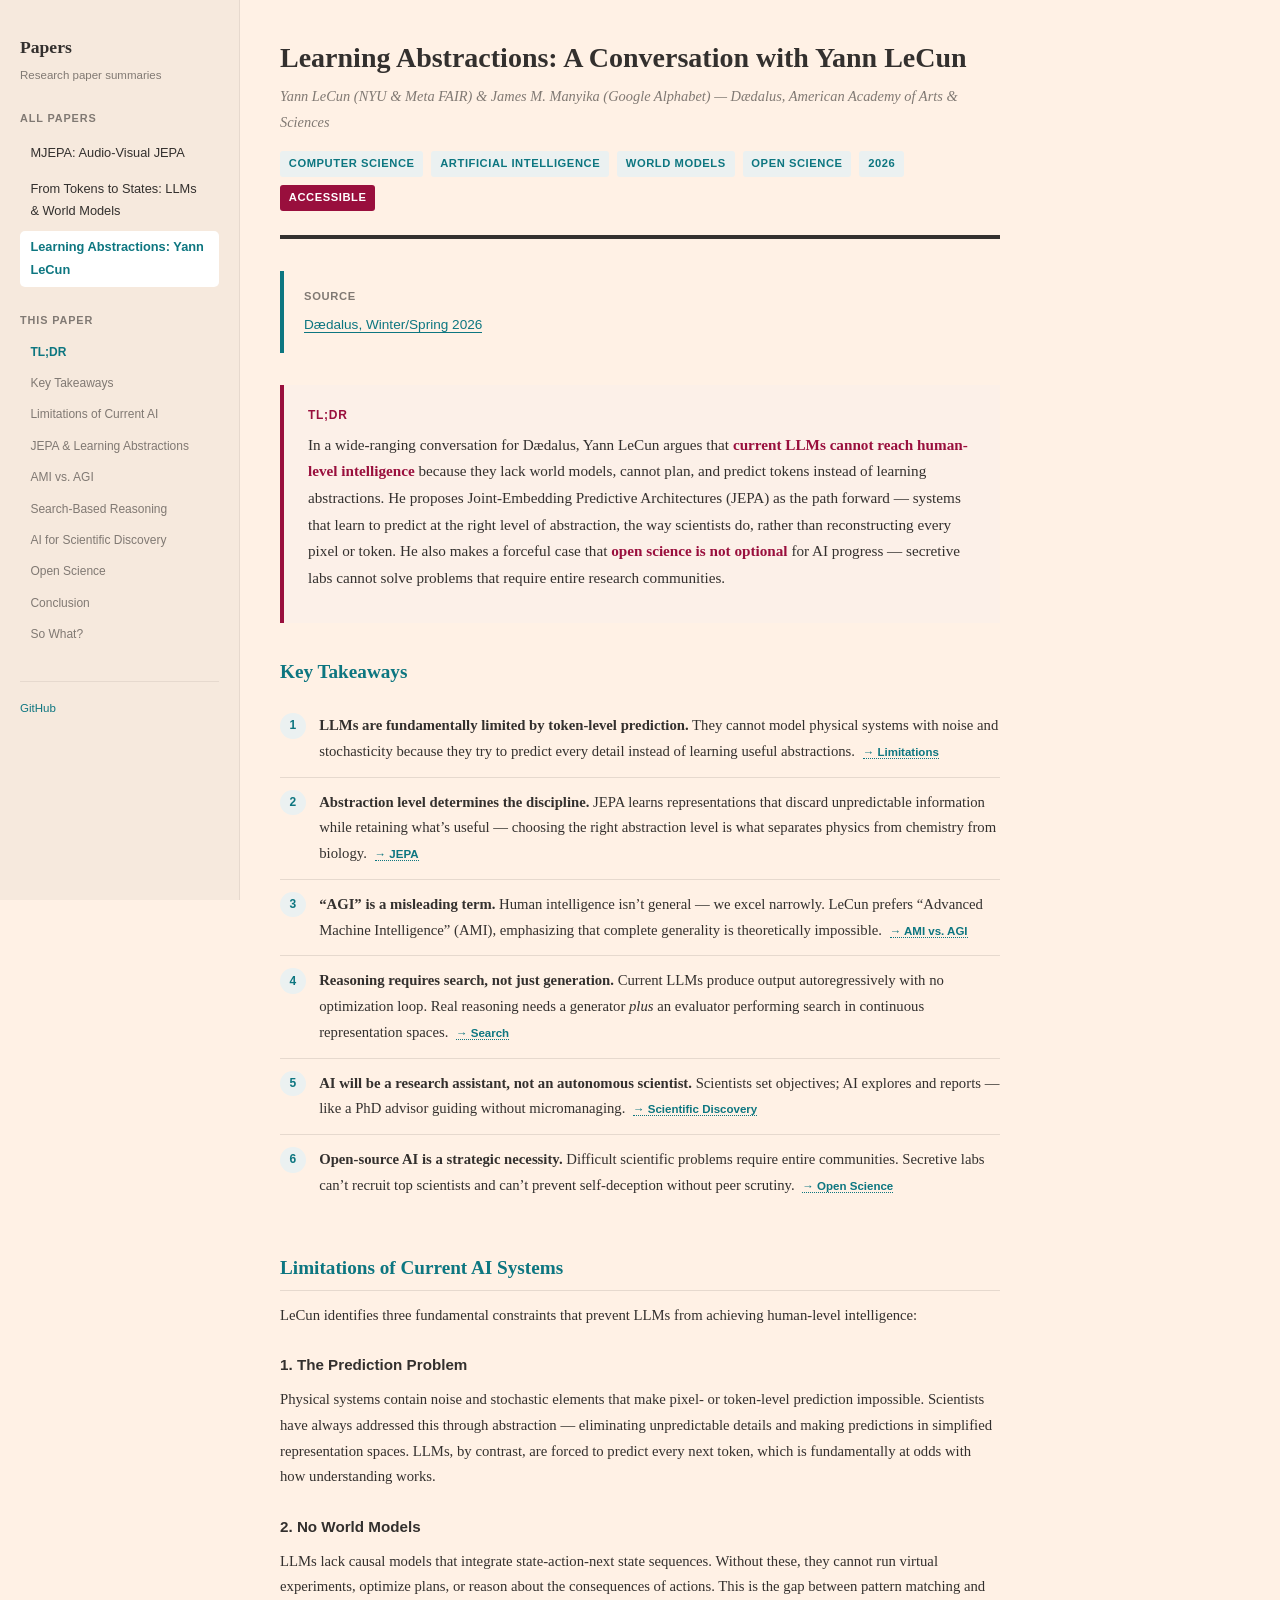
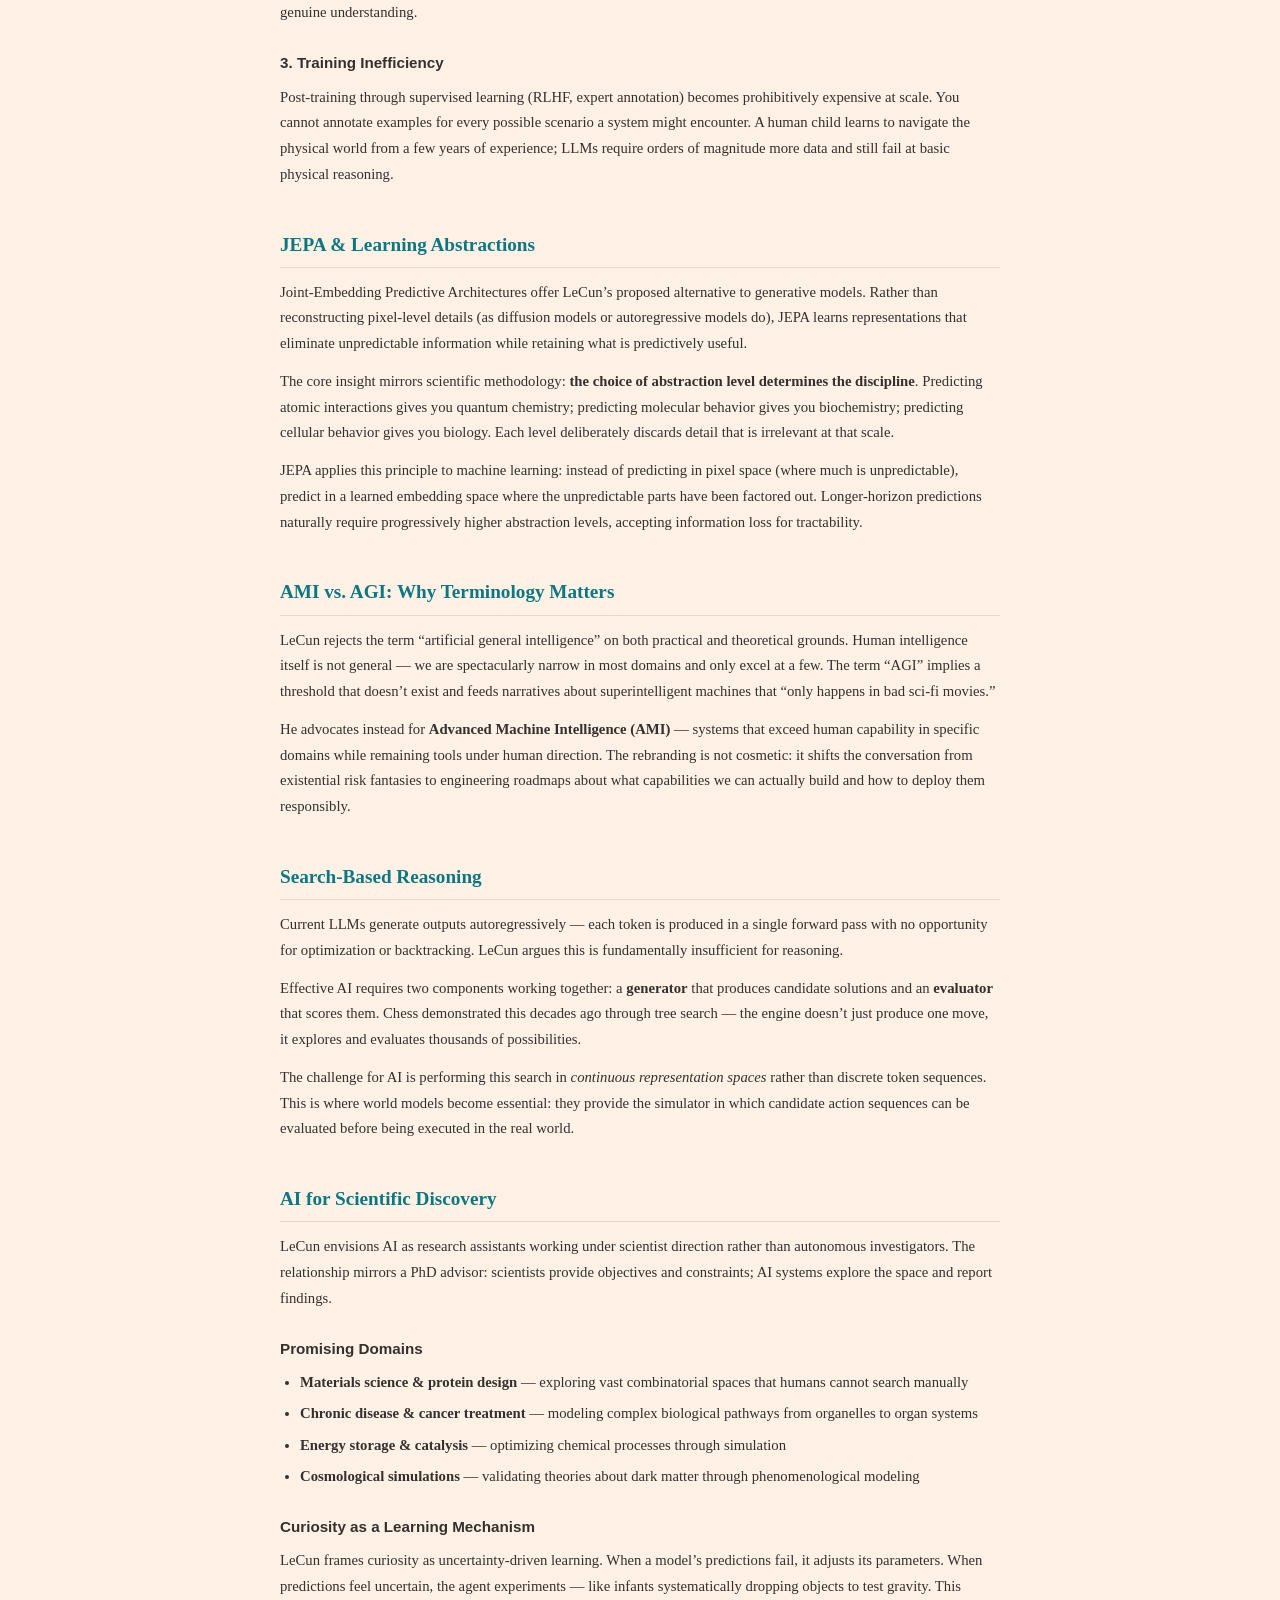
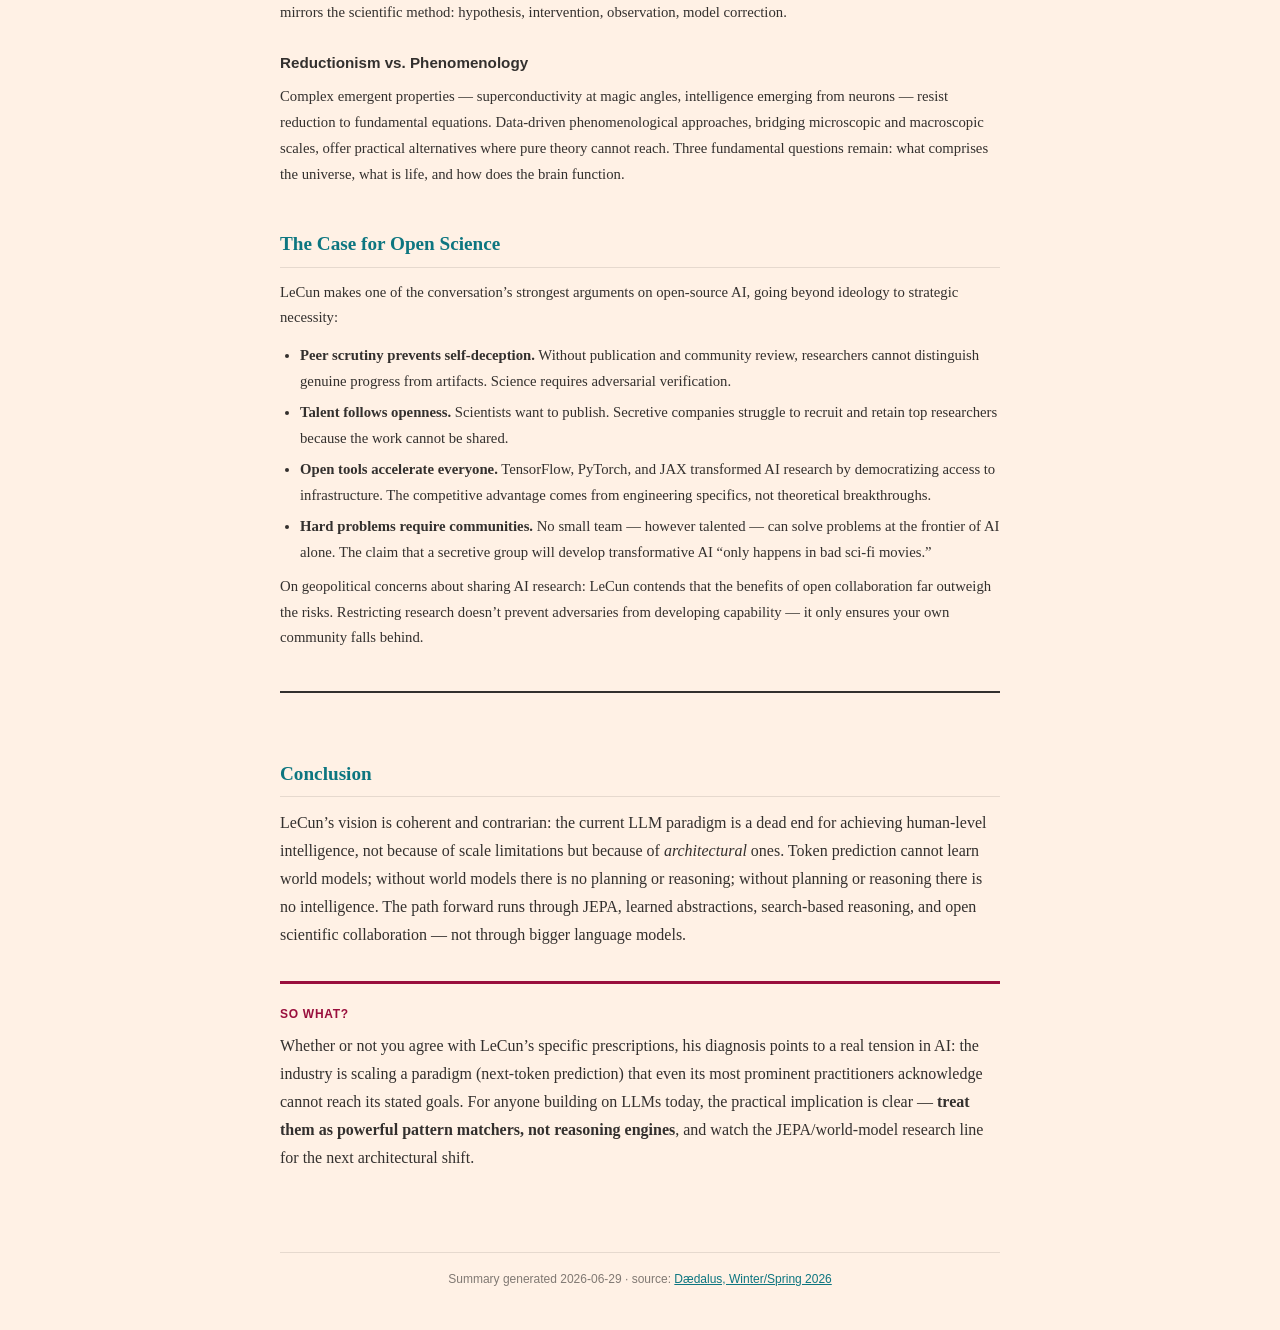
==== learning-abstractions-conversation-yann-lecun.html @ aa3c3747 "Add summary: Learning Abstractions — Yann LeCun conversation" ====
<!DOCTYPE html>
<html lang="en">
<head>
  <meta charset="UTF-8">
  <meta name="viewport" content="width=device-width, initial-scale=1.0">
  <title>Learning Abstractions: Yann LeCun — Paper Summary</title>
  <style>
    :root {
      --bg: #FFF1E5;
      --border: #E6D9CE;
      --text: #33302E;
      --text-muted: #807973;
      --heading: #0D7680;
      --accent: #990F3D;
      --link: #0D7680;
      --link-hover: #065459;
      --tag-bg: #EBF1F1;
      --tag-text: #0D7680;
      --highlight-bg: #FCF0E8;
      --sidebar-bg: #F6E9DD;
      --sidebar-active: #FFFFFF;
    }
    * { margin: 0; padding: 0; box-sizing: border-box; }
    html { scroll-behavior: smooth; scroll-padding-top: 4rem; }
    body {
      font-family: 'Georgia', 'Times New Roman', serif;
      background: var(--bg);
      color: var(--text);
      line-height: 1.75;
      font-size: 16px;
    }

    /* layout: sidebar + content */
    .page {
      display: grid;
      grid-template-columns: 240px 1fr;
      min-height: 100vh;
    }
    @media (max-width: 800px) {
      .page { grid-template-columns: 1fr; }
      .sidebar {
        position: static !important;
        height: auto !important;
        border-right: none !important;
        border-bottom: 1px solid var(--border);
        padding: 1.5rem !important;
      }
    }

    /* sidebar */
    .sidebar {
      background: var(--sidebar-bg);
      border-right: 1px solid var(--border);
      padding: 2rem 1.25rem;
      position: sticky;
      top: 0;
      height: 100vh;
      overflow-y: auto;
      font-family: -apple-system, BlinkMacSystemFont, 'Segoe UI', sans-serif;
    }
    .sidebar h1 {
      font-family: 'Georgia', serif;
      font-size: 1.1rem;
      font-weight: 700;
      color: var(--text);
      margin-bottom: 0.15rem;
    }
    .sidebar h1 a {
      color: var(--text);
      text-decoration: none;
    }
    .sidebar h1 a:hover { color: var(--heading); }
    .sidebar .subtitle {
      font-size: 0.72rem;
      color: var(--text-muted);
      margin-bottom: 1.5rem;
    }
    .sidebar h3 {
      font-size: 0.68rem;
      font-weight: 700;
      text-transform: uppercase;
      letter-spacing: 0.08em;
      color: var(--text-muted);
      margin: 1.5rem 0 0.5rem;
    }
    .sidebar h3:first-of-type { margin-top: 0; }
    .sidebar ul { list-style: none; padding: 0; }
    .sidebar li { margin-bottom: 0.15rem; }
    .sidebar .nav-link {
      display: block;
      font-size: 0.8rem;
      color: var(--text);
      text-decoration: none;
      padding: 0.35rem 0.65rem;
      border-radius: 5px;
      transition: background 0.15s, color 0.15s;
    }
    .sidebar .nav-link:hover {
      background: var(--sidebar-active);
      color: var(--heading);
    }
    .sidebar .nav-link.active {
      background: var(--sidebar-active);
      color: var(--heading);
      font-weight: 600;
    }
    .sidebar .toc-section { margin-top: 1.5rem; }
    .sidebar .toc-link {
      display: block;
      font-size: 0.75rem;
      color: var(--text-muted);
      text-decoration: none;
      padding: 0.25rem 0.65rem;
      border-radius: 5px;
      transition: color 0.15s;
    }
    .sidebar .toc-link:hover,
    .sidebar .toc-link.active {
      color: var(--heading);
      font-weight: 600;
    }
    .sidebar-footer {
      margin-top: 2rem;
      padding-top: 1rem;
      border-top: 1px solid var(--border);
      font-size: 0.72rem;
      color: var(--text-muted);
    }
    .sidebar-footer a { color: var(--link); text-decoration: none; }

    /* content */
    .content {
      padding: 2.5rem 2.5rem;
      max-width: 800px;
    }

    /* header */
    .paper-header {
      border-bottom: 4px solid var(--text);
      padding-bottom: 1.5rem;
      margin-bottom: 2rem;
    }
    .paper-header h1 {
      font-family: 'Georgia', serif;
      font-size: 1.75rem;
      font-weight: 700;
      color: var(--text);
      line-height: 1.3;
      margin-bottom: 0.5rem;
    }
    .paper-header .authors {
      font-size: 0.9rem;
      color: var(--text-muted);
      font-style: italic;
      margin-bottom: 1rem;
    }
    .paper-meta {
      display: flex;
      gap: 0.5rem;
      flex-wrap: wrap;
    }
    .paper-meta .tag {
      display: inline-block;
      font-family: -apple-system, BlinkMacSystemFont, 'Segoe UI', sans-serif;
      font-size: 0.7rem;
      font-weight: 600;
      text-transform: uppercase;
      letter-spacing: 0.05em;
      padding: 0.2rem 0.55rem;
      border-radius: 3px;
      background: var(--tag-bg);
      color: var(--tag-text);
    }
    .paper-meta .tag.difficulty {
      background: var(--accent);
      color: #fff;
    }

    /* source box */
    .source-box {
      border-left: 4px solid var(--heading);
      padding: 1rem 1.25rem;
      margin-bottom: 2rem;
      font-family: -apple-system, BlinkMacSystemFont, 'Segoe UI', sans-serif;
      font-size: 0.85rem;
    }
    .source-box .source-label {
      font-weight: 700;
      text-transform: uppercase;
      font-size: 0.7rem;
      letter-spacing: 0.06em;
      color: var(--text-muted);
      margin-bottom: 0.4rem;
    }
    .source-box a {
      color: var(--link);
      text-decoration: none;
      border-bottom: 1px solid var(--link);
    }
    .source-box a:hover { color: var(--link-hover); border-color: var(--link-hover); }

    /* tl;dr */
    .tldr {
      background: var(--highlight-bg);
      border-left: 4px solid var(--accent);
      padding: 1.25rem 1.5rem;
      margin-bottom: 2rem;
      font-size: 0.95rem;
    }
    .tldr strong { color: var(--accent); }
    .tldr-label {
      font-family: -apple-system, BlinkMacSystemFont, 'Segoe UI', sans-serif;
      font-weight: 700;
      font-size: 0.75rem;
      text-transform: uppercase;
      letter-spacing: 0.06em;
      color: var(--accent);
      margin-bottom: 0.4rem;
    }

    /* sections */
    h2 {
      font-family: 'Georgia', serif;
      font-size: 1.2rem;
      font-weight: 700;
      color: var(--heading);
      margin: 2.5rem 0 0.75rem;
      padding-bottom: 0.35rem;
      border-bottom: 1px solid var(--border);
    }
    h3 {
      font-family: -apple-system, BlinkMacSystemFont, 'Segoe UI', sans-serif;
      font-size: 0.95rem;
      font-weight: 700;
      color: var(--text);
      margin: 1.5rem 0 0.5rem;
    }
    p { margin-bottom: 0.75rem; }
    a { color: var(--link); }
    a:hover { color: var(--link-hover); }

    /* key takeaways */
    .takeaways {
      padding: 0;
      margin: 1rem 0 2rem;
      counter-reset: takeaway;
    }
    .takeaways h2 { margin-top: 0; border-bottom: none; padding-bottom: 0; }
    .takeaway {
      display: flex;
      gap: 0.85rem;
      padding: 0.75rem 0;
      border-bottom: 1px solid var(--border);
      font-size: 0.92rem;
    }
    .takeaway:last-child { border-bottom: none; }
    .takeaway::before {
      counter-increment: takeaway;
      content: counter(takeaway);
      display: flex;
      align-items: center;
      justify-content: center;
      min-width: 1.6rem;
      height: 1.6rem;
      border-radius: 50%;
      background: var(--tag-bg);
      color: var(--heading);
      font-family: -apple-system, BlinkMacSystemFont, 'Segoe UI', sans-serif;
      font-size: 0.75rem;
      font-weight: 700;
      flex-shrink: 0;
    }
    .takeaway a.ref {
      font-family: -apple-system, BlinkMacSystemFont, 'Segoe UI', sans-serif;
      font-size: 0.72rem;
      font-weight: 600;
      color: var(--link);
      text-decoration: none;
      border-bottom: 1px dotted var(--link);
      margin-left: 0.25rem;
      white-space: nowrap;
    }
    .takeaway a.ref:hover { border-bottom-style: solid; }

    /* chapters */
    .chapter { margin: 0.5rem 0 2rem; font-size: 0.92rem; }

    /* so-what */
    .so-what {
      border-top: 3px solid var(--accent);
      padding: 1.25rem 0;
      margin: 2rem 0;
    }
    .so-what .so-what-label {
      font-family: -apple-system, BlinkMacSystemFont, 'Segoe UI', sans-serif;
      font-weight: 700;
      font-size: 0.75rem;
      text-transform: uppercase;
      letter-spacing: 0.06em;
      color: var(--accent);
      margin-bottom: 0.4rem;
    }

    /* conclusion */
    .conclusion {
      border-top: 2px solid var(--text);
      margin-top: 2.5rem;
      padding-top: 1.5rem;
    }

    /* lists */
    ul, ol { padding-left: 1.25rem; margin: 0.5rem 0; }
    li { margin-bottom: 0.35rem; font-size: 0.92rem; }

    /* footer */
    .paper-footer {
      margin-top: 3rem;
      padding-top: 1rem;
      border-top: 1px solid var(--border);
      font-family: -apple-system, BlinkMacSystemFont, 'Segoe UI', sans-serif;
      font-size: 0.75rem;
      color: var(--text-muted);
      text-align: center;
    }

    @media print {
      .sidebar { display: none; }
      .page { grid-template-columns: 1fr; }
    }
  </style>
</head>
<body>
  <div class="page">

    <!-- ====== persistent sidebar ====== -->
    <aside class="sidebar">
      <h1><a href="index.html">Papers</a></h1>
      <p class="subtitle">Research paper summaries</p>

      <h3>All Papers</h3>
      <ul>
        <li><a class="nav-link" href="mjepa-audio-visual-ssl.html">MJEPA: Audio-Visual JEPA</a></li>
        <li><a class="nav-link" href="tokens-to-states-llms-world-models.html">From Tokens to States: LLMs &amp; World Models</a></li>
        <li><a class="nav-link active" href="learning-abstractions-conversation-yann-lecun.html">Learning Abstractions: Yann LeCun</a></li>
      </ul>

      <div class="toc-section">
        <h3>This Paper</h3>
        <ul>
          <li><a class="toc-link" href="#tldr">TL;DR</a></li>
          <li><a class="toc-link" href="#takeaways">Key Takeaways</a></li>
          <li><a class="toc-link" href="#ch-limitations">Limitations of Current AI</a></li>
          <li><a class="toc-link" href="#ch-jepa">JEPA &amp; Learning Abstractions</a></li>
          <li><a class="toc-link" href="#ch-terminology">AMI vs. AGI</a></li>
          <li><a class="toc-link" href="#ch-search">Search-Based Reasoning</a></li>
          <li><a class="toc-link" href="#ch-science">AI for Scientific Discovery</a></li>
          <li><a class="toc-link" href="#ch-open">Open Science</a></li>
          <li><a class="toc-link" href="#conclusion">Conclusion</a></li>
          <li><a class="toc-link" href="#so-what">So What?</a></li>
        </ul>
      </div>

      <div class="sidebar-footer">
        <a href="https://github.com/ChristophePM/papers">GitHub</a>
      </div>
    </aside>

    <!-- ====== content ====== -->
    <div class="content">

      <div class="paper-header">
        <h1>Learning Abstractions: A Conversation with Yann LeCun</h1>
        <p class="authors">Yann LeCun (NYU &amp; Meta FAIR) &amp; James M. Manyika (Google Alphabet) &mdash; D&aelig;dalus, American Academy of Arts &amp; Sciences</p>
        <div class="paper-meta">
          <span class="tag">Computer Science</span>
          <span class="tag">Artificial Intelligence</span>
          <span class="tag">World Models</span>
          <span class="tag">Open Science</span>
          <span class="tag">2026</span>
          <span class="tag difficulty">Accessible</span>
        </div>
      </div>

      <div class="source-box">
        <div class="source-label">Source</div>
        <a href="https://www.amacad.org/publication/daedalus/learning-abstractions-conversation-yann-lecun">D&aelig;dalus, Winter/Spring 2026</a>
      </div>

      <div class="tldr" id="tldr">
        <div class="tldr-label">TL;DR</div>
        <p>In a wide-ranging conversation for D&aelig;dalus, Yann LeCun argues that <strong>current LLMs cannot reach human-level intelligence</strong> because they lack world models, cannot plan, and predict tokens instead of learning abstractions. He proposes Joint-Embedding Predictive Architectures (JEPA) as the path forward &mdash; systems that learn to predict at the right level of abstraction, the way scientists do, rather than reconstructing every pixel or token. He also makes a forceful case that <strong>open science is not optional</strong> for AI progress &mdash; secretive labs cannot solve problems that require entire research communities.</p>
      </div>

      <div class="takeaways" id="takeaways">
        <h2 style="margin-top:0;border:none;padding:0;">Key Takeaways</h2>
        <div class="takeaway">
          <div><strong>LLMs are fundamentally limited by token-level prediction.</strong> They cannot model physical systems with noise and stochasticity because they try to predict every detail instead of learning useful abstractions. <a class="ref" href="#ch-limitations">&rarr; Limitations</a></div>
        </div>
        <div class="takeaway">
          <div><strong>Abstraction level determines the discipline.</strong> JEPA learns representations that discard unpredictable information while retaining what&rsquo;s useful &mdash; choosing the right abstraction level is what separates physics from chemistry from biology. <a class="ref" href="#ch-jepa">&rarr; JEPA</a></div>
        </div>
        <div class="takeaway">
          <div><strong>&ldquo;AGI&rdquo; is a misleading term.</strong> Human intelligence isn&rsquo;t general &mdash; we excel narrowly. LeCun prefers &ldquo;Advanced Machine Intelligence&rdquo; (AMI), emphasizing that complete generality is theoretically impossible. <a class="ref" href="#ch-terminology">&rarr; AMI vs. AGI</a></div>
        </div>
        <div class="takeaway">
          <div><strong>Reasoning requires search, not just generation.</strong> Current LLMs produce output autoregressively with no optimization loop. Real reasoning needs a generator <em>plus</em> an evaluator performing search in continuous representation spaces. <a class="ref" href="#ch-search">&rarr; Search</a></div>
        </div>
        <div class="takeaway">
          <div><strong>AI will be a research assistant, not an autonomous scientist.</strong> Scientists set objectives; AI explores and reports &mdash; like a PhD advisor guiding without micromanaging. <a class="ref" href="#ch-science">&rarr; Scientific Discovery</a></div>
        </div>
        <div class="takeaway">
          <div><strong>Open-source AI is a strategic necessity.</strong> Difficult scientific problems require entire communities. Secretive labs can&rsquo;t recruit top scientists and can&rsquo;t prevent self-deception without peer scrutiny. <a class="ref" href="#ch-open">&rarr; Open Science</a></div>
        </div>
      </div>

      <div class="chapter" id="ch-limitations">
        <h2>Limitations of Current AI Systems</h2>
        <p>LeCun identifies three fundamental constraints that prevent LLMs from achieving human-level intelligence:</p>
        <h3>1. The Prediction Problem</h3>
        <p>Physical systems contain noise and stochastic elements that make pixel- or token-level prediction impossible. Scientists have always addressed this through abstraction &mdash; eliminating unpredictable details and making predictions in simplified representation spaces. LLMs, by contrast, are forced to predict every next token, which is fundamentally at odds with how understanding works.</p>
        <h3>2. No World Models</h3>
        <p>LLMs lack causal models that integrate state-action-next state sequences. Without these, they cannot run virtual experiments, optimize plans, or reason about the consequences of actions. This is the gap between pattern matching and genuine understanding.</p>
        <h3>3. Training Inefficiency</h3>
        <p>Post-training through supervised learning (RLHF, expert annotation) becomes prohibitively expensive at scale. You cannot annotate examples for every possible scenario a system might encounter. A human child learns to navigate the physical world from a few years of experience; LLMs require orders of magnitude more data and still fail at basic physical reasoning.</p>
      </div>

      <div class="chapter" id="ch-jepa">
        <h2>JEPA &amp; Learning Abstractions</h2>
        <p>Joint-Embedding Predictive Architectures offer LeCun&rsquo;s proposed alternative to generative models. Rather than reconstructing pixel-level details (as diffusion models or autoregressive models do), JEPA learns representations that eliminate unpredictable information while retaining what is predictively useful.</p>
        <p>The core insight mirrors scientific methodology: <strong>the choice of abstraction level determines the discipline</strong>. Predicting atomic interactions gives you quantum chemistry; predicting molecular behavior gives you biochemistry; predicting cellular behavior gives you biology. Each level deliberately discards detail that is irrelevant at that scale.</p>
        <p>JEPA applies this principle to machine learning: instead of predicting in pixel space (where much is unpredictable), predict in a learned embedding space where the unpredictable parts have been factored out. Longer-horizon predictions naturally require progressively higher abstraction levels, accepting information loss for tractability.</p>
      </div>

      <div class="chapter" id="ch-terminology">
        <h2>AMI vs. AGI: Why Terminology Matters</h2>
        <p>LeCun rejects the term &ldquo;artificial general intelligence&rdquo; on both practical and theoretical grounds. Human intelligence itself is not general &mdash; we are spectacularly narrow in most domains and only excel at a few. The term &ldquo;AGI&rdquo; implies a threshold that doesn&rsquo;t exist and feeds narratives about superintelligent machines that &ldquo;only happens in bad sci-fi movies.&rdquo;</p>
        <p>He advocates instead for <strong>Advanced Machine Intelligence (AMI)</strong> &mdash; systems that exceed human capability in specific domains while remaining tools under human direction. The rebranding is not cosmetic: it shifts the conversation from existential risk fantasies to engineering roadmaps about what capabilities we can actually build and how to deploy them responsibly.</p>
      </div>

      <div class="chapter" id="ch-search">
        <h2>Search-Based Reasoning</h2>
        <p>Current LLMs generate outputs autoregressively &mdash; each token is produced in a single forward pass with no opportunity for optimization or backtracking. LeCun argues this is fundamentally insufficient for reasoning.</p>
        <p>Effective AI requires two components working together: a <strong>generator</strong> that produces candidate solutions and an <strong>evaluator</strong> that scores them. Chess demonstrated this decades ago through tree search &mdash; the engine doesn&rsquo;t just produce one move, it explores and evaluates thousands of possibilities.</p>
        <p>The challenge for AI is performing this search in <em>continuous representation spaces</em> rather than discrete token sequences. This is where world models become essential: they provide the simulator in which candidate action sequences can be evaluated before being executed in the real world.</p>
      </div>

      <div class="chapter" id="ch-science">
        <h2>AI for Scientific Discovery</h2>
        <p>LeCun envisions AI as research assistants working under scientist direction rather than autonomous investigators. The relationship mirrors a PhD advisor: scientists provide objectives and constraints; AI systems explore the space and report findings.</p>
        <h3>Promising Domains</h3>
        <ul>
          <li><strong>Materials science &amp; protein design</strong> &mdash; exploring vast combinatorial spaces that humans cannot search manually</li>
          <li><strong>Chronic disease &amp; cancer treatment</strong> &mdash; modeling complex biological pathways from organelles to organ systems</li>
          <li><strong>Energy storage &amp; catalysis</strong> &mdash; optimizing chemical processes through simulation</li>
          <li><strong>Cosmological simulations</strong> &mdash; validating theories about dark matter through phenomenological modeling</li>
        </ul>
        <h3>Curiosity as a Learning Mechanism</h3>
        <p>LeCun frames curiosity as uncertainty-driven learning. When a model&rsquo;s predictions fail, it adjusts its parameters. When predictions feel uncertain, the agent experiments &mdash; like infants systematically dropping objects to test gravity. This mirrors the scientific method: hypothesis, intervention, observation, model correction.</p>
        <h3>Reductionism vs. Phenomenology</h3>
        <p>Complex emergent properties &mdash; superconductivity at magic angles, intelligence emerging from neurons &mdash; resist reduction to fundamental equations. Data-driven phenomenological approaches, bridging microscopic and macroscopic scales, offer practical alternatives where pure theory cannot reach. Three fundamental questions remain: what comprises the universe, what is life, and how does the brain function.</p>
      </div>

      <div class="chapter" id="ch-open">
        <h2>The Case for Open Science</h2>
        <p>LeCun makes one of the conversation&rsquo;s strongest arguments on open-source AI, going beyond ideology to strategic necessity:</p>
        <ul>
          <li><strong>Peer scrutiny prevents self-deception.</strong> Without publication and community review, researchers cannot distinguish genuine progress from artifacts. Science requires adversarial verification.</li>
          <li><strong>Talent follows openness.</strong> Scientists want to publish. Secretive companies struggle to recruit and retain top researchers because the work cannot be shared.</li>
          <li><strong>Open tools accelerate everyone.</strong> TensorFlow, PyTorch, and JAX transformed AI research by democratizing access to infrastructure. The competitive advantage comes from engineering specifics, not theoretical breakthroughs.</li>
          <li><strong>Hard problems require communities.</strong> No small team &mdash; however talented &mdash; can solve problems at the frontier of AI alone. The claim that a secretive group will develop transformative AI &ldquo;only happens in bad sci-fi movies.&rdquo;</li>
        </ul>
        <p>On geopolitical concerns about sharing AI research: LeCun contends that the benefits of open collaboration far outweigh the risks. Restricting research doesn&rsquo;t prevent adversaries from developing capability &mdash; it only ensures your own community falls behind.</p>
      </div>

      <div class="conclusion" id="conclusion">
        <h2>Conclusion</h2>
        <p>LeCun&rsquo;s vision is coherent and contrarian: the current LLM paradigm is a dead end for achieving human-level intelligence, not because of scale limitations but because of <em>architectural</em> ones. Token prediction cannot learn world models; without world models there is no planning or reasoning; without planning or reasoning there is no intelligence. The path forward runs through JEPA, learned abstractions, search-based reasoning, and open scientific collaboration &mdash; not through bigger language models.</p>
      </div>

      <div class="so-what" id="so-what">
        <div class="so-what-label">So What?</div>
        <p>Whether or not you agree with LeCun&rsquo;s specific prescriptions, his diagnosis points to a real tension in AI: the industry is scaling a paradigm (next-token prediction) that even its most prominent practitioners acknowledge cannot reach its stated goals. For anyone building on LLMs today, the practical implication is clear &mdash; <strong>treat them as powerful pattern matchers, not reasoning engines</strong>, and watch the JEPA/world-model research line for the next architectural shift.</p>
      </div>

      <div class="paper-footer">
        Summary generated 2026-06-29 &middot; source: <a href="https://www.amacad.org/publication/daedalus/learning-abstractions-conversation-yann-lecun">D&aelig;dalus, Winter/Spring 2026</a>
      </div>

    </div>
  </div>

  <script>
    (function () {
      var links = document.querySelectorAll('.toc-link');
      if (!links.length) return;
      var sections = Array.from(links).map(function(a) {
        var id = a.getAttribute('href');
        return id ? document.querySelector(id) : null;
      }).filter(Boolean);
      function update() {
        var current = sections[0];
        for (var i = 0; i < sections.length; i++) {
          if (sections[i].getBoundingClientRect().top <= 80) current = sections[i];
        }
        links.forEach(function(a) {
          var id = a.getAttribute('href').replace('#', '');
          a.classList.toggle('active', id === (current && current.id));
        });
      }
      window.addEventListener('scroll', update, { passive: true });
      update();
    })();
  </script>
</body>
</html>
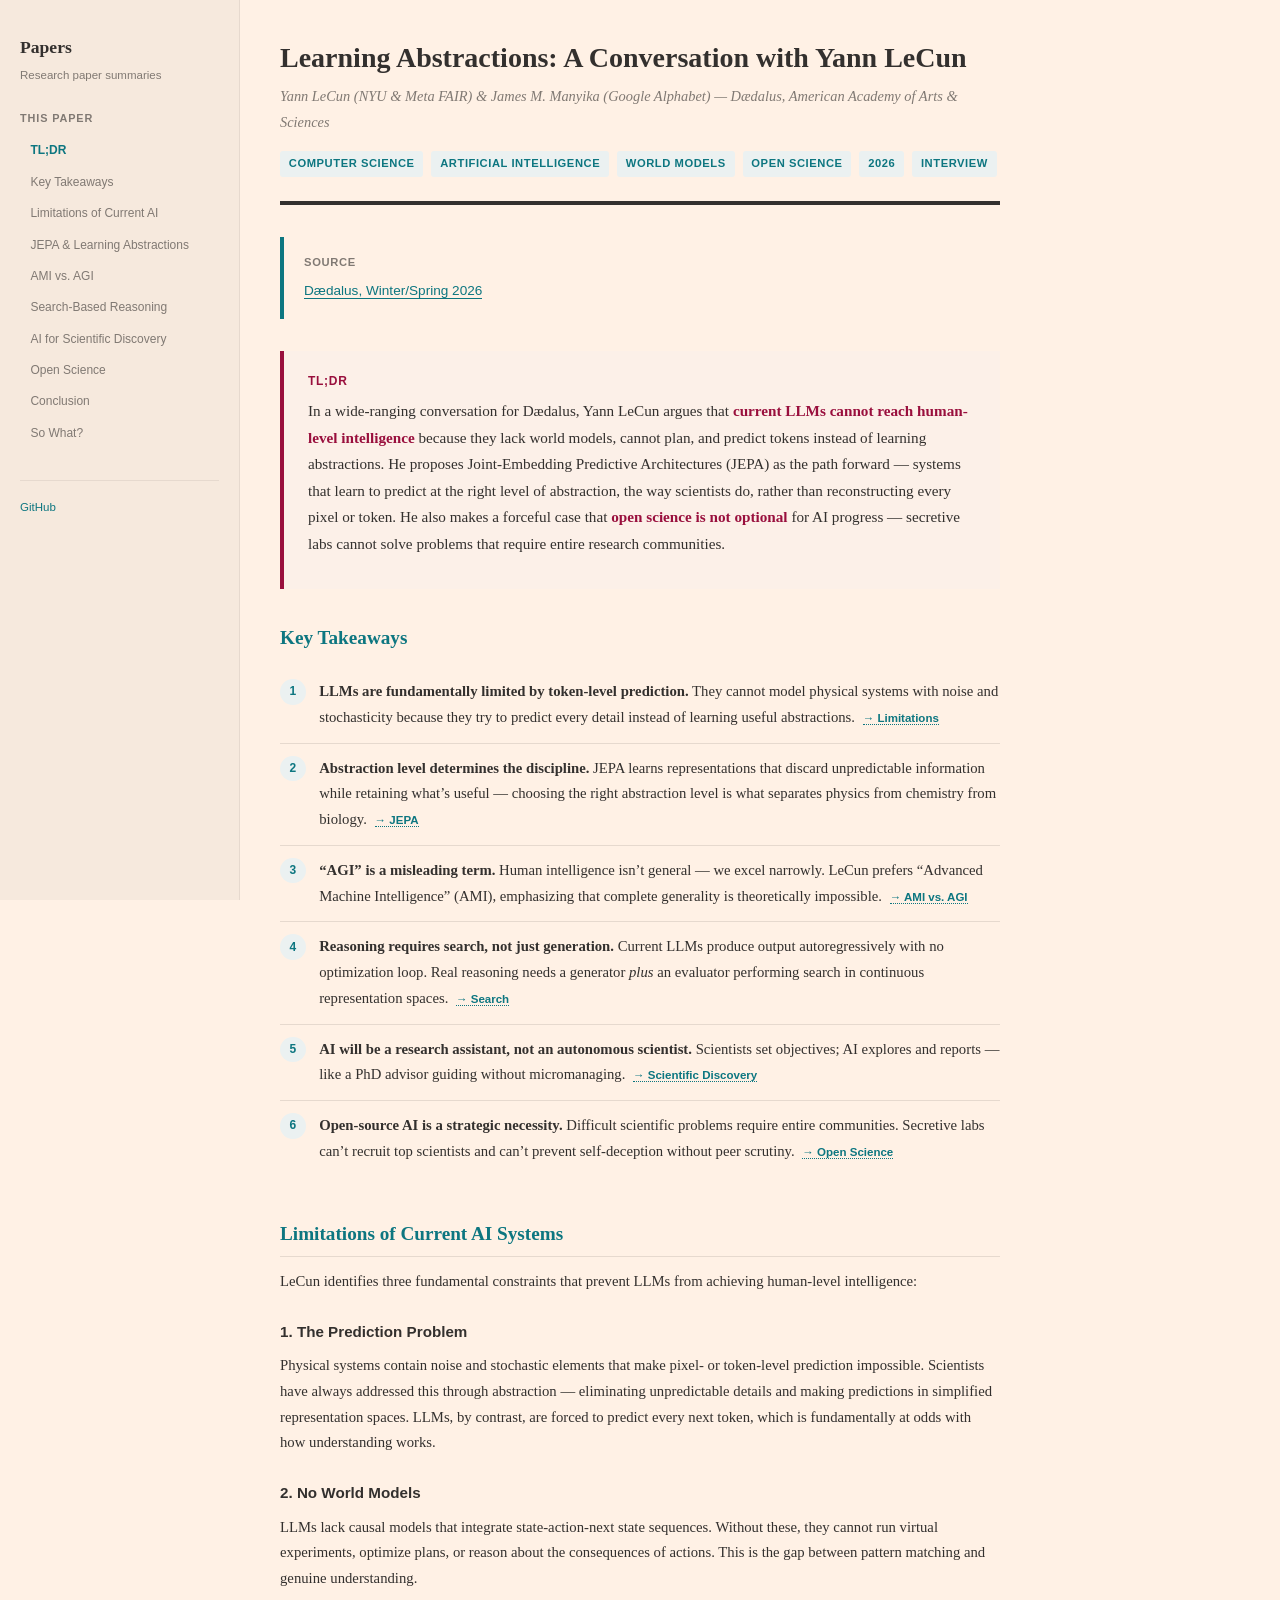
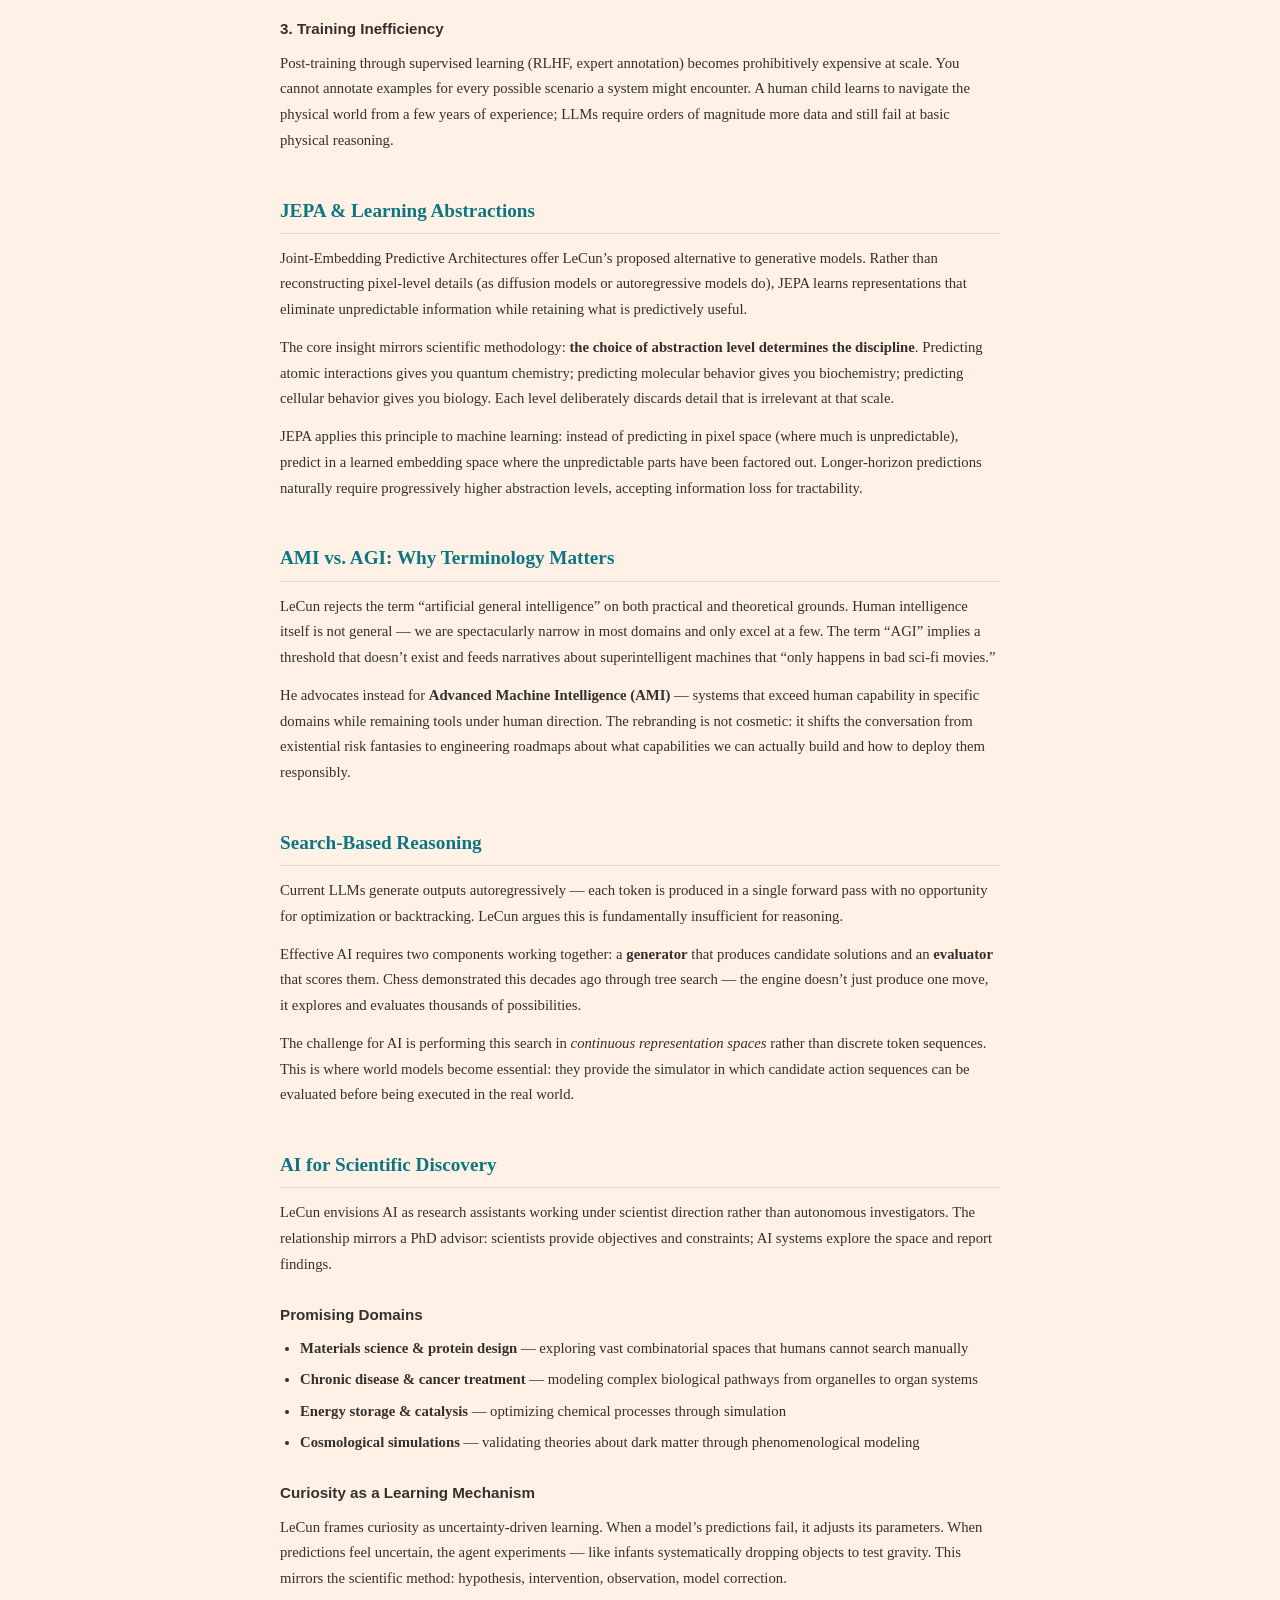
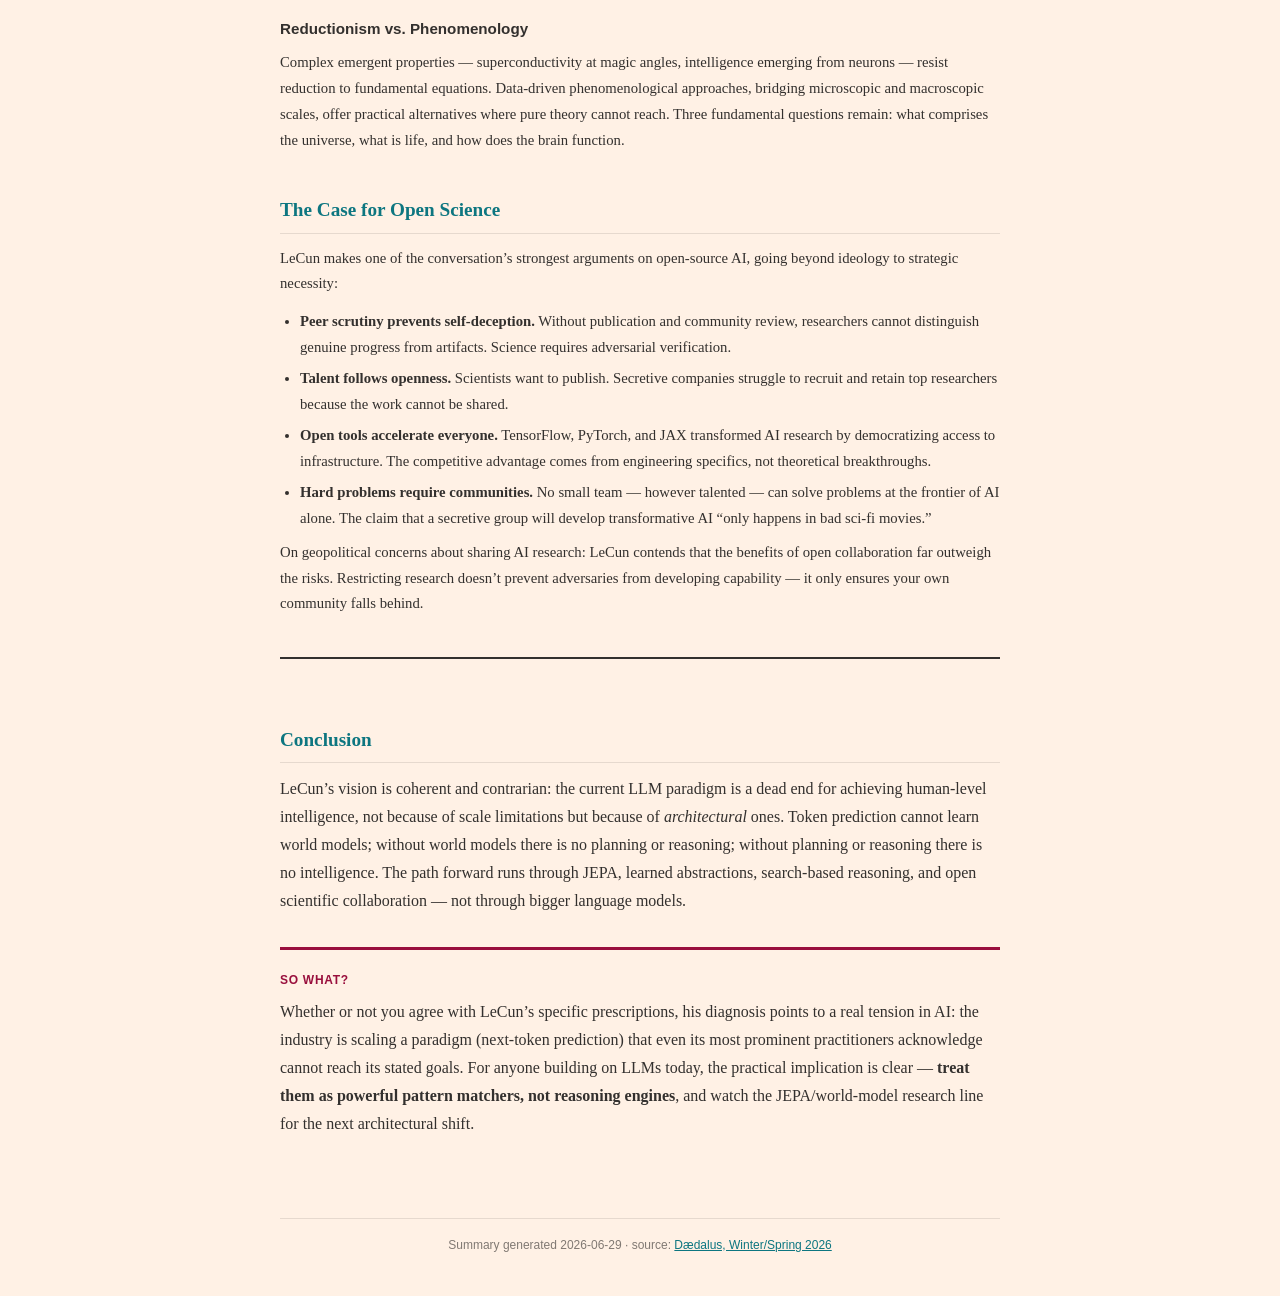
==== commit abdbdffd: "Remove All Papers sidebar from articles, tag LeCun piece as Interview" ====
--- a/learning-abstractions-conversation-yann-lecun.html
+++ b/learning-abstractions-conversation-yann-lecun.html
@@ -337,13 +337,6 @@
       <h1><a href="index.html">Papers</a></h1>
       <p class="subtitle">Research paper summaries</p>
 
-      <h3>All Papers</h3>
-      <ul>
-        <li><a class="nav-link" href="mjepa-audio-visual-ssl.html">MJEPA: Audio-Visual JEPA</a></li>
-        <li><a class="nav-link" href="tokens-to-states-llms-world-models.html">From Tokens to States: LLMs &amp; World Models</a></li>
-        <li><a class="nav-link active" href="learning-abstractions-conversation-yann-lecun.html">Learning Abstractions: Yann LeCun</a></li>
-      </ul>
-
       <div class="toc-section">
         <h3>This Paper</h3>
         <ul>
@@ -377,7 +370,7 @@
           <span class="tag">World Models</span>
           <span class="tag">Open Science</span>
           <span class="tag">2026</span>
-          <span class="tag difficulty">Accessible</span>
+          <span class="tag">Interview</span>
         </div>
       </div>
 
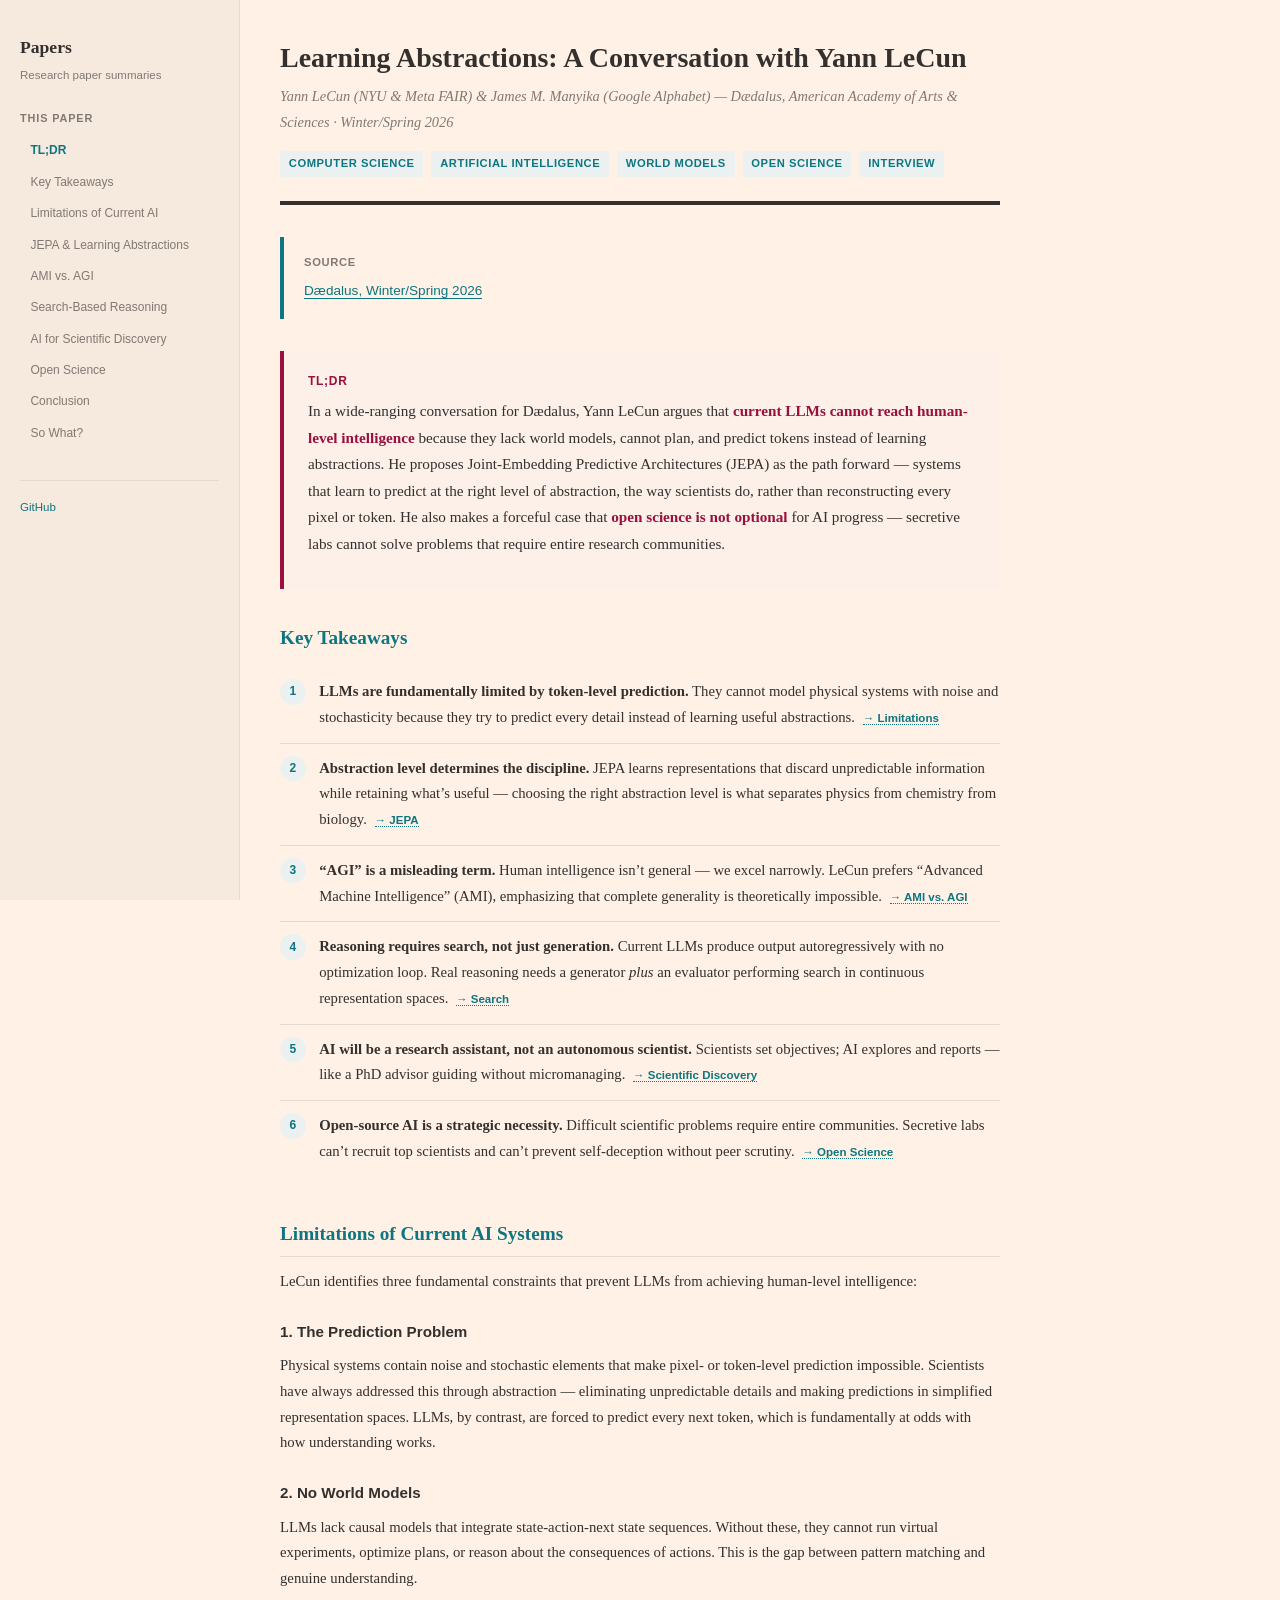
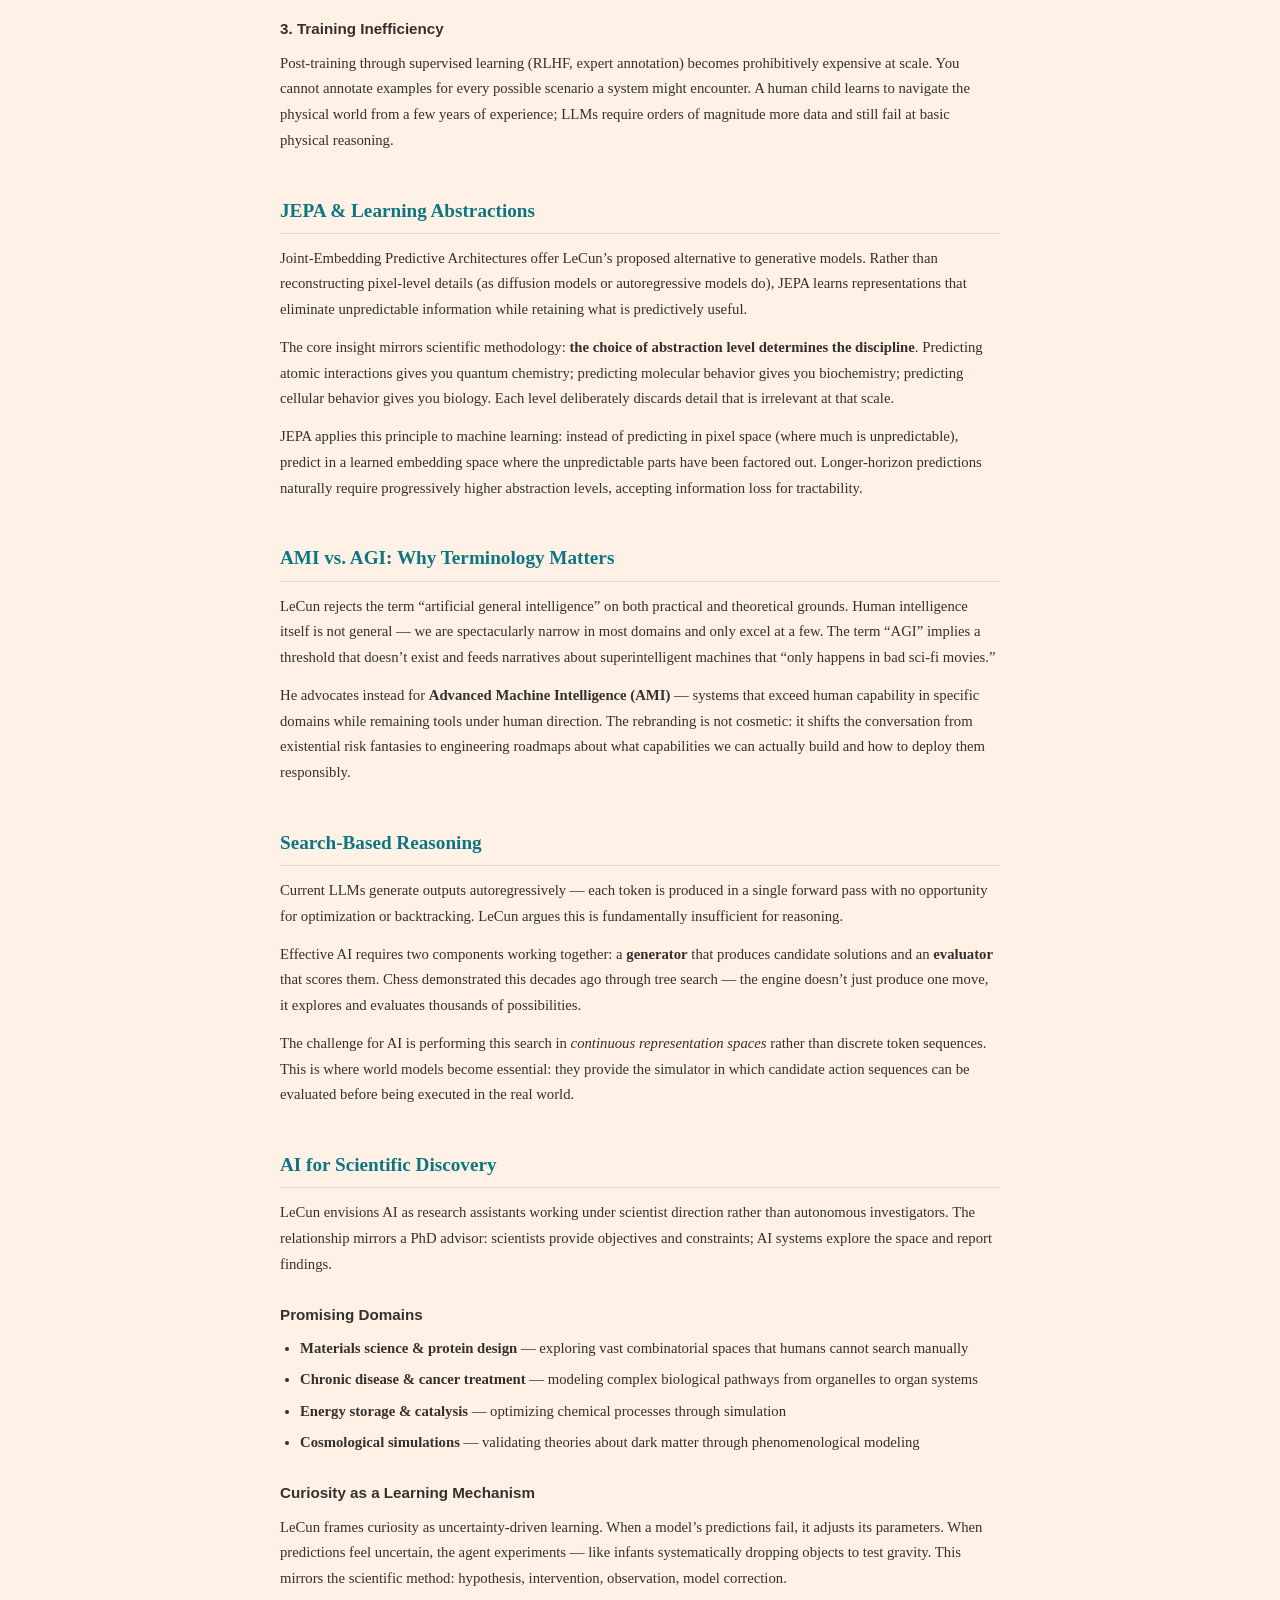
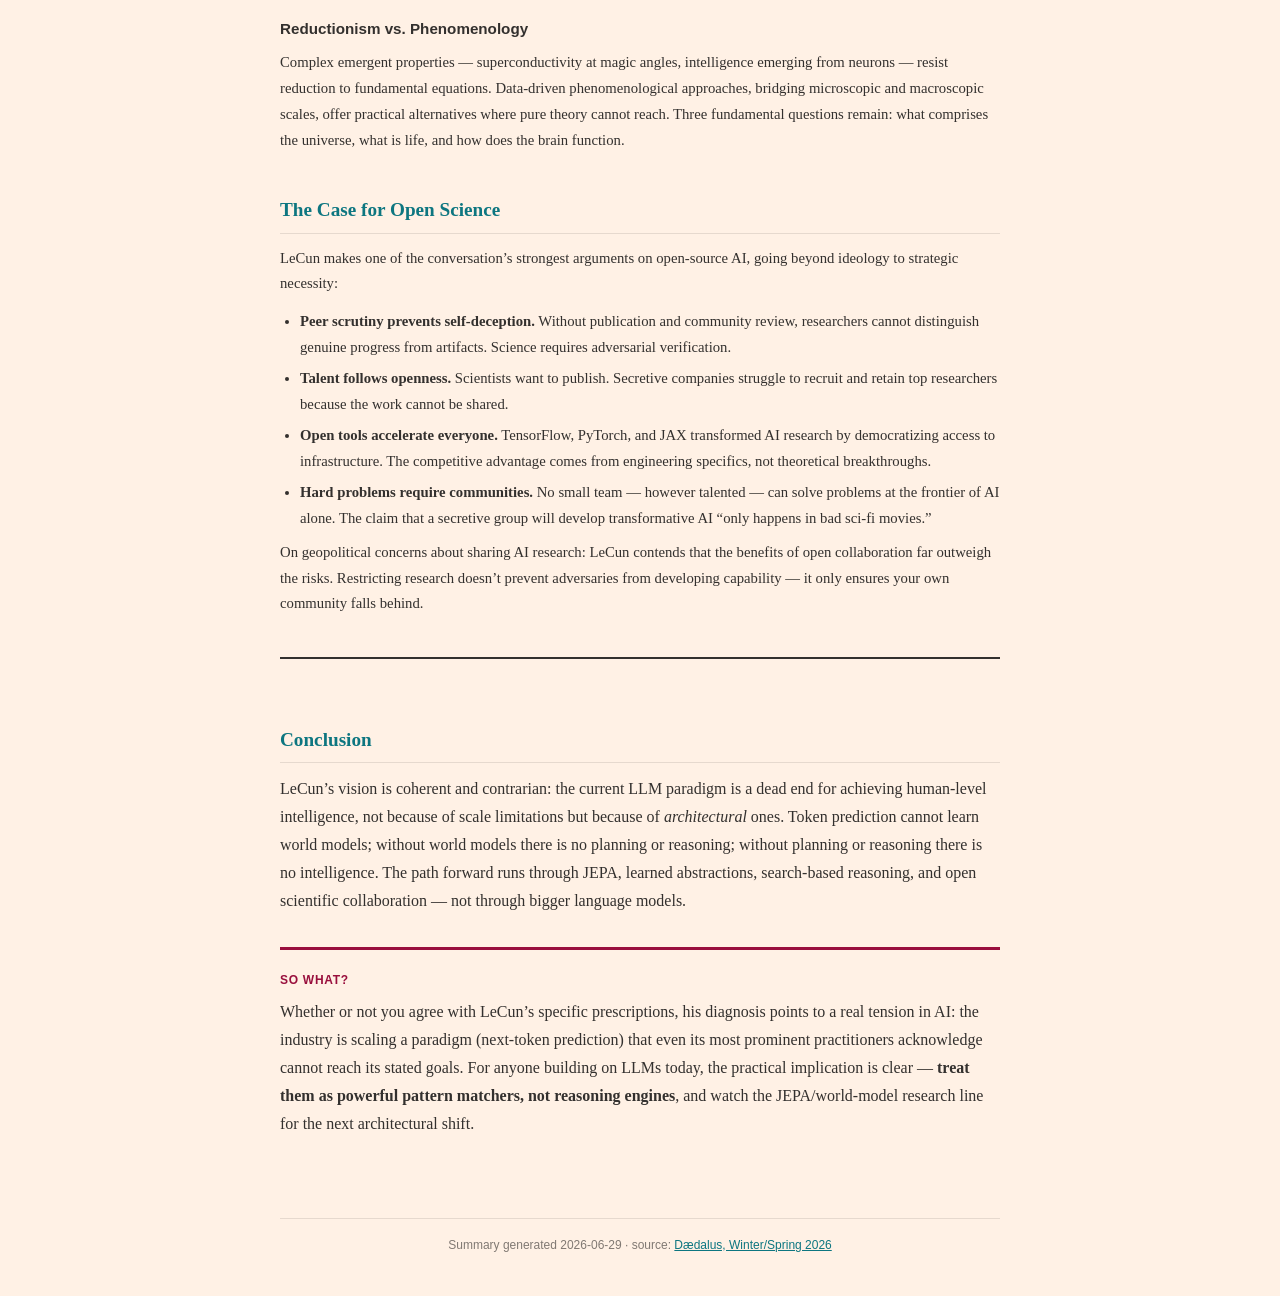
==== commit 2f23d182: "Move date from tags to author line across all articles" ====
--- a/learning-abstractions-conversation-yann-lecun.html
+++ b/learning-abstractions-conversation-yann-lecun.html
@@ -363,13 +363,12 @@
 
       <div class="paper-header">
         <h1>Learning Abstractions: A Conversation with Yann LeCun</h1>
-        <p class="authors">Yann LeCun (NYU &amp; Meta FAIR) &amp; James M. Manyika (Google Alphabet) &mdash; D&aelig;dalus, American Academy of Arts &amp; Sciences</p>
+        <p class="authors">Yann LeCun (NYU &amp; Meta FAIR) &amp; James M. Manyika (Google Alphabet) &mdash; D&aelig;dalus, American Academy of Arts &amp; Sciences &middot; Winter/Spring 2026</p>
         <div class="paper-meta">
           <span class="tag">Computer Science</span>
           <span class="tag">Artificial Intelligence</span>
           <span class="tag">World Models</span>
           <span class="tag">Open Science</span>
-          <span class="tag">2026</span>
           <span class="tag">Interview</span>
         </div>
       </div>
